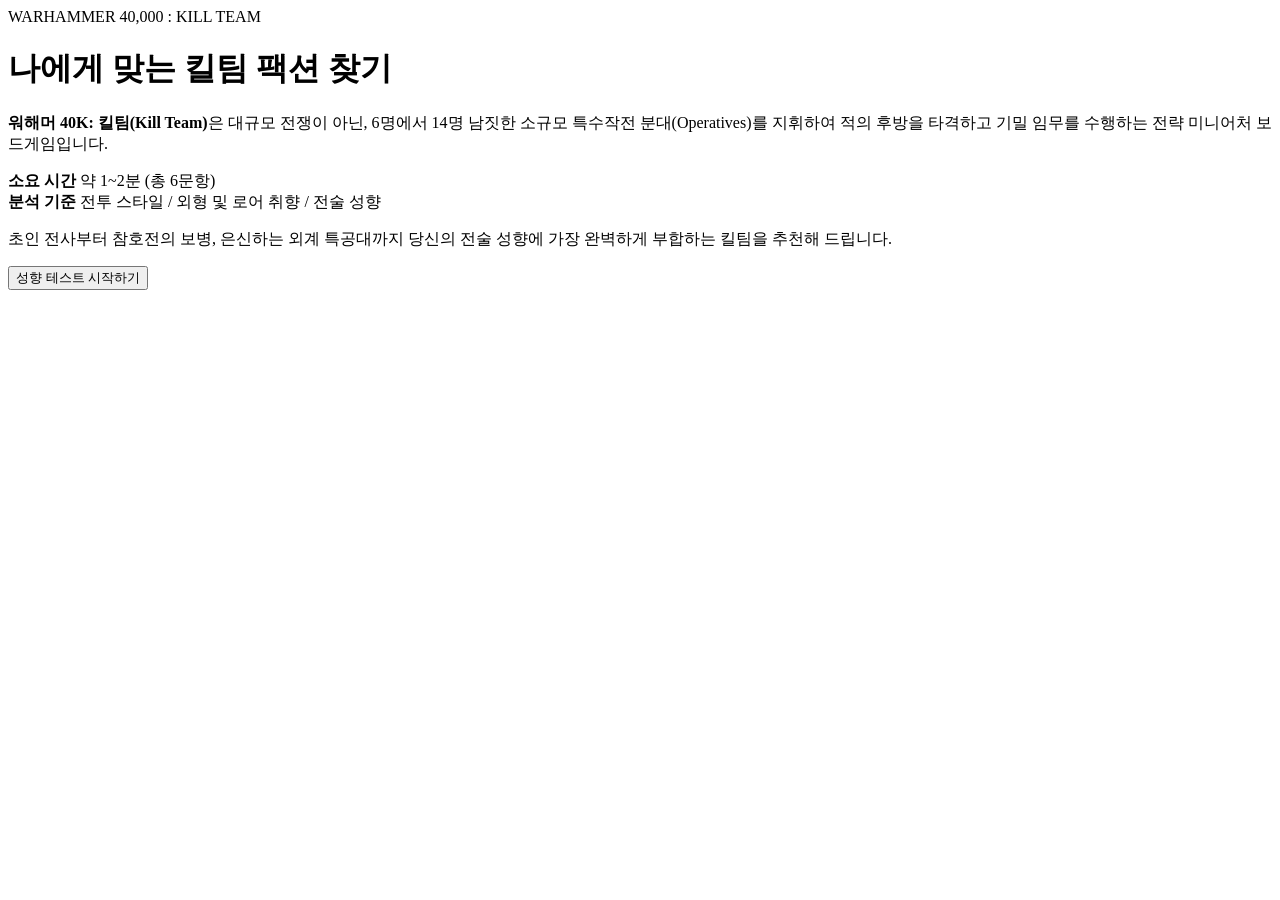
==== result.html @ c877d566 "Create result.html" ====
<!DOCTYPE html>
<html lang="ko">
<head>
  <meta charset="UTF-8">
  <meta name="viewport" content="width=device-width, initial-scale=1.0">
  <title>분석 결과 - 워해머 킬팀 테스트</title>
  <link rel="stylesheet" href="style.css">
</head>
<body>
  <div class="container">
    <span class="badge">RECOMMENDED KILL TEAM</span>
    <h1 id="res-name">결과 분석 중...</h1>
    <p id="res-group"></p>

    <div class="result-box">
      <div class="stat-row">
        <span><strong>플레이 방식</strong></span>
        <span id="res-style"></span>
      </div>
      <div class="stat-row">
        <span><strong>취향 키워드</strong></span>
        <span id="res-taste"></span>
      </div>
    </div>

    <p id="res-desc" style="color: #e2e8f0; font-size: 1.05rem;"></p>

    <button class="btn btn-primary" onclick="restartTest()">처음으로 돌아가기</button>

    <div class="all-factions">
      <h2>전체 킬팀 팩션 도감 및 적합도</h2>
      <div id="all-factions-list"></div>
    </div>
  </div>

  <script src="data.js"></script>
  <script>
    function loadResult() {
      const saved = localStorage.getItem('kt_answers');
      if (!saved) {
        window.location.href = 'index.html';
        return;
      }

      const answers = JSON.parse(saved);
      const scores = {};
      Object.keys(FACTIONS).forEach(key => scores[key] = 0);

      // 점수 합산
      answers.forEach((ansIdx, qIdx) => {
        if (ansIdx !== null && QUESTIONS[qIdx]) {
          const scoreMap = QUESTIONS[qIdx].options[ansIdx].scores;
          for (const [fKey, pt] of Object.entries(scoreMap)) {
            if (scores[fKey] !== undefined) {
              scores[fKey] += pt;
            }
          }
        }
      });

      // 점수 순 정렬
      const sortedFactions = Object.keys(scores).sort((a, b) => scores[b] - scores[a]);
      const bestKey = sortedFactions[0];
      const bestFaction = FACTIONS[bestKey];

      // 1위 팩션 렌더링
      document.getElementById('res-name').innerText = bestFaction.name;
      document.getElementById('res-group').innerText = bestFaction.group;
      document.getElementById('res-style').innerText = bestFaction.style;
      document.getElementById('res-taste').innerText = bestFaction.taste;
      document.getElementById('res-desc').innerText = bestFaction.desc;

      // 전체 팩션 도감 및 획득 점수 출력
      const listContainer = document.getElementById('all-factions-list');
      sortedFactions.forEach((key, idx) => {
        const f = FACTIONS[key];
        const card = document.createElement('div');
        card.className = 'faction-mini-card';
        card.innerHTML = `
          <div style="display:flex; justify-content:space-between; margin-bottom:4px;">
            <strong style="color: ${idx === 0 ? '#e65c00' : '#ffffff'};">${idx + 1}위. ${f.name}</strong>
            <span style="color: #94a3b8; font-size:0.85rem;">매칭 점수: ${scores[key]}점</span>
          </div>
          <div style="font-size:0.85rem; color:#94a3b8;">${f.style} | ${f.taste}</div>
        `;
        listContainer.appendChild(card);
      });
    }

    function restartTest() {
      localStorage.removeItem('kt_answers');
      window.location.href = 'index.html';
    }

    loadResult();
  </script>
</body>
</html>
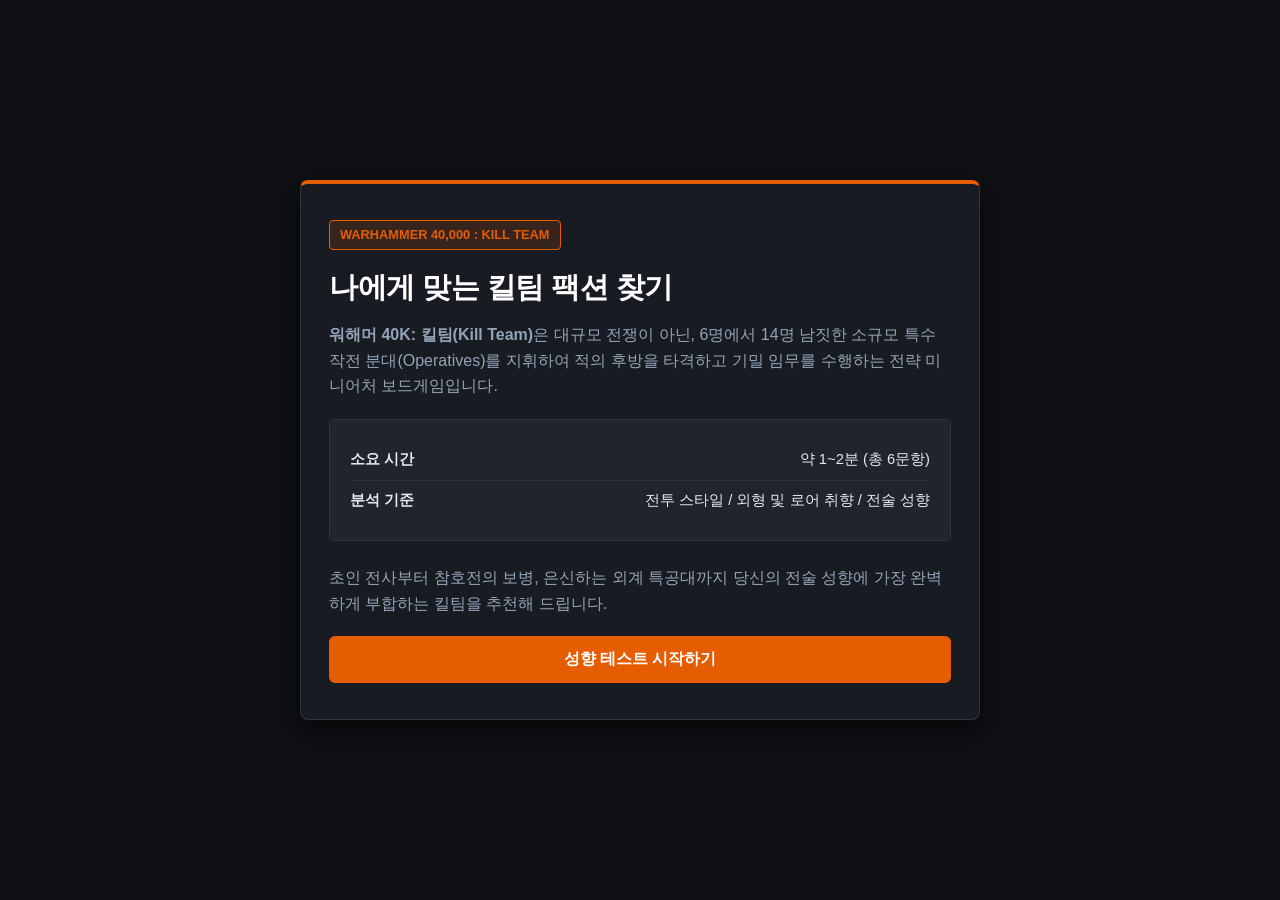
==== commit c5025a51: "Update result.html" ====
--- a/result.html
+++ b/result.html
@@ -5,30 +5,52 @@
   <meta name="viewport" content="width=device-width, initial-scale=1.0">
   <title>분석 결과 - 워해머 킬팀 테스트</title>
   <link rel="stylesheet" href="style.css">
+  <style>
+    /* 상위권 추천 카드 특별 스타일 */
+    .top-rank-card {
+      background: #1f242d;
+      border: 1px solid var(--border-color);
+      border-radius: 8px;
+      padding: 24px;
+      margin-bottom: 20px;
+      position: relative;
+    }
+    .top-rank-card.rank-1 {
+      border-top: 4px solid var(--accent-orange);
+      background: linear-gradient(135deg, #1f242d 0%, #2a221b 100%);
+    }
+    .top-rank-card.rank-2 {
+      border-top: 4px solid var(--accent-gold);
+    }
+    .top-rank-card.rank-3 {
+      border-top: 4px solid #64748b;
+    }
+    .rank-badge {
+      display: inline-block;
+      font-size: 0.75rem;
+      font-weight: 700;
+      padding: 3px 8px;
+      border-radius: 4px;
+      margin-bottom: 8px;
+    }
+    .rank-1 .rank-badge { background: rgba(230, 92, 0, 0.2); color: var(--accent-orange); border: 1px solid var(--accent-orange); }
+    .rank-2 .rank-badge { background: rgba(197, 160, 89, 0.2); color: var(--accent-gold); border: 1px solid var(--accent-gold); }
+    .rank-3 .rank-badge { background: rgba(100, 116, 139, 0.2); color: #94a3b8; border: 1px solid #64748b; }
+  </style>
 </head>
 <body>
-  <div class="container">
-    <span class="badge">RECOMMENDED KILL TEAM</span>
-    <h1 id="res-name">결과 분석 중...</h1>
-    <p id="res-group"></p>
+  <div class="container" style="max-width: 760px;">
+    <span class="badge">KILL TEAM RECOMMENDATION RESULTS</span>
+    <h1>당신에게 가장 어울리는 킬팀 TOP 3</h1>
+    <p>성향 분석 결과를 바탕으로 가장 높은 궁합을 보인 3가지 킬팀입니다.</p>
 
-    <div class="result-box">
-      <div class="stat-row">
-        <span><strong>플레이 방식</strong></span>
-        <span id="res-style"></span>
-      </div>
-      <div class="stat-row">
-        <span><strong>취향 키워드</strong></span>
-        <span id="res-taste"></span>
-      </div>
-    </div>
+    <!-- 상위 1~3위 카드 영역 -->
+    <div id="top-factions-container"></div>
 
-    <p id="res-desc" style="color: #e2e8f0; font-size: 1.05rem;"></p>
-
-    <button class="btn btn-primary" onclick="restartTest()">처음으로 돌아가기</button>
+    <button class="btn btn-primary" onclick="restartTest()" style="margin-bottom: 32px;">처음으로 돌아가기</button>
 
     <div class="all-factions">
-      <h2>전체 킬팀 팩션 도감 및 적합도</h2>
+      <h2>전체 36개 팩션 도감 및 순위</h2>
       <div id="all-factions-list"></div>
     </div>
   </div>
@@ -60,28 +82,54 @@
 
       // 점수 순 정렬
       const sortedFactions = Object.keys(scores).sort((a, b) => scores[b] - scores[a]);
-      const bestKey = sortedFactions[0];
-      const bestFaction = FACTIONS[bestKey];
 
-      // 1위 팩션 렌더링
-      document.getElementById('res-name').innerText = bestFaction.name;
-      document.getElementById('res-group').innerText = bestFaction.group;
-      document.getElementById('res-style').innerText = bestFaction.style;
-      document.getElementById('res-taste').innerText = bestFaction.taste;
-      document.getElementById('res-desc').innerText = bestFaction.desc;
+      // 1~3위 카드 렌더링
+      const topContainer = document.getElementById('top-factions-container');
+      topContainer.innerHTML = '';
 
-      // 전체 팩션 도감 및 획득 점수 출력
+      for (let i = 0; i < 3; i++) {
+        if (i >= sortedFactions.length) break;
+        const key = sortedFactions[i];
+        const f = FACTIONS[key];
+        const rankClass = `rank-${i + 1}`;
+        const rankTitle = `${i + 1}위 추천 킬팀`;
+
+        const card = document.createElement('div');
+        card.className = `top-rank-card ${rankClass}`;
+        card.innerHTML = `
+          <span class="rank-badge">${rankTitle} (매칭 점수: ${scores[key]}점)</span>
+          <h2 style="font-size: 1.4rem; color: #ffffff; margin-bottom: 4px;">${f.name}</h2>
+          <p style="color: var(--accent-gold); font-size: 0.9rem; margin-bottom: 14px;">${f.group}</p>
+          
+          <div class="result-box" style="margin-bottom: 14px; background: #14171d;">
+            <div class="stat-row">
+              <span><strong>플레이 방식</strong></span>
+              <span>${f.style}</span>
+            </div>
+            <div class="stat-row">
+              <span><strong>취향 키워드</strong></span>
+              <span>${f.taste}</span>
+            </div>
+          </div>
+          <p style="color: #e2e8f0; font-size: 0.95rem; margin-bottom: 0;">${f.desc}</p>
+        `;
+        topContainer.appendChild(card);
+      }
+
+      // 전체 36개 팩션 도감 렌더링
       const listContainer = document.getElementById('all-factions-list');
+      listContainer.innerHTML = '';
+      
       sortedFactions.forEach((key, idx) => {
         const f = FACTIONS[key];
         const card = document.createElement('div');
         card.className = 'faction-mini-card';
         card.innerHTML = `
           <div style="display:flex; justify-content:space-between; margin-bottom:4px;">
-            <strong style="color: ${idx === 0 ? '#e65c00' : '#ffffff'};">${idx + 1}위. ${f.name}</strong>
-            <span style="color: #94a3b8; font-size:0.85rem;">매칭 점수: ${scores[key]}점</span>
+            <strong style="color: ${idx < 3 ? 'var(--accent-orange)' : '#ffffff'};">${idx + 1}위. ${f.name}</strong>
+            <span style="color: #94a3b8; font-size:0.85rem;">점수: ${scores[key]}점</span>
           </div>
-          <div style="font-size:0.85rem; color:#94a3b8;">${f.style} | ${f.taste}</div>
+          <div style="font-size:0.85rem; color:#94a3b8;">${f.group} | ${f.style}</div>
         `;
         listContainer.appendChild(card);
       });
--- a/style.css
+++ b/style.css
@@ -0,0 +1,206 @@
+:root {
+  --bg-dark: #0f1115;
+  --panel-bg: #181b22;
+  --accent-orange: #e65c00;
+  --accent-gold: #c5a059;
+  --text-main: #e2e8f0;
+  --text-muted: #94a3b8;
+  --border-color: #2d3340;
+}
+
+* {
+  box-sizing: border-box;
+  margin: 0;
+  padding: 0;
+}
+
+body {
+  font-family: 'Pretendard', -apple-system, BlinkMacSystemFont, sans-serif;
+  background-color: var(--bg-dark);
+  color: var(--text-main);
+  display: flex;
+  justify-content: center;
+  align-items: center;
+  min-height: 100vh;
+  padding: 20px;
+  line-height: 1.6;
+}
+
+.container {
+  background-color: var(--panel-bg);
+  border: 1px solid var(--border-color);
+  border-top: 4px solid var(--accent-orange);
+  border-radius: 8px;
+  max-width: 680px;
+  width: 100%;
+  padding: 36px 28px;
+  box-shadow: 0 10px 30px rgba(0, 0, 0, 0.7);
+}
+
+h1 {
+  font-size: 1.8rem;
+  color: #ffffff;
+  margin-bottom: 12px;
+  letter-spacing: -0.5px;
+}
+
+h2 {
+  font-size: 1.35rem;
+  color: var(--accent-gold);
+  margin-bottom: 20px;
+}
+
+p {
+  color: var(--text-muted);
+  margin-bottom: 20px;
+}
+
+.badge {
+  display: inline-block;
+  background: rgba(230, 92, 0, 0.15);
+  color: var(--accent-orange);
+  border: 1px solid var(--accent-orange);
+  padding: 4px 10px;
+  font-size: 0.8rem;
+  font-weight: 700;
+  border-radius: 4px;
+  margin-bottom: 14px;
+}
+
+/* 버튼 스타일 */
+.btn {
+  display: inline-block;
+  padding: 13px 24px;
+  font-size: 1rem;
+  font-weight: 700;
+  border: none;
+  border-radius: 6px;
+  cursor: pointer;
+  transition: all 0.2s ease;
+  text-decoration: none;
+  text-align: center;
+}
+
+.btn-primary {
+  background-color: var(--accent-orange);
+  color: #fff;
+  width: 100%;
+}
+
+.btn-primary:hover:not(:disabled) {
+  background-color: #ff6a00;
+}
+
+.btn-primary:disabled {
+  background-color: #333842;
+  color: #64748b;
+  cursor: not-allowed;
+}
+
+.btn-secondary {
+  background-color: #262b36;
+  color: var(--text-main);
+  border: 1px solid var(--border-color);
+}
+
+.btn-secondary:hover:not(:disabled) {
+  background-color: #323947;
+}
+
+.btn-secondary:disabled {
+  opacity: 0.4;
+  cursor: not-allowed;
+}
+
+/* 테스트 보기 스타일 */
+.options-list {
+  display: flex;
+  flex-direction: column;
+  gap: 12px;
+  margin: 24px 0;
+}
+
+.option-btn {
+  background-color: #1f242d;
+  border: 2px solid var(--border-color);
+  color: var(--text-main);
+  padding: 16px;
+  border-radius: 6px;
+  text-align: left;
+  font-size: 0.98rem;
+  cursor: pointer;
+  transition: all 0.15s ease;
+}
+
+.option-btn:hover {
+  border-color: #64748b;
+}
+
+.option-btn.selected {
+  border-color: var(--accent-orange);
+  background-color: rgba(230, 92, 0, 0.12);
+  font-weight: 600;
+}
+
+.nav-buttons {
+  display: flex;
+  justify-content: space-between;
+  gap: 12px;
+  margin-top: 28px;
+}
+
+.nav-buttons .btn {
+  flex: 1;
+}
+
+/* 진행바 */
+.progress-bar {
+  width: 100%;
+  height: 6px;
+  background-color: #262b36;
+  border-radius: 3px;
+  margin-bottom: 24px;
+  overflow: hidden;
+}
+
+.progress-fill {
+  height: 100%;
+  background-color: var(--accent-orange);
+  width: 0%;
+  transition: width 0.3s ease;
+}
+
+/* 결과 페이지 카드 */
+.result-box {
+  background-color: #1f242d;
+  border: 1px solid var(--border-color);
+  padding: 20px;
+  border-radius: 6px;
+  margin-bottom: 24px;
+}
+
+.stat-row {
+  display: flex;
+  justify-content: space-between;
+  border-bottom: 1px solid var(--border-color);
+  padding: 8px 0;
+  font-size: 0.92rem;
+}
+
+.stat-row:last-child {
+  border-bottom: none;
+}
+
+.all-factions {
+  margin-top: 32px;
+  border-top: 1px solid var(--border-color);
+  padding-top: 24px;
+}
+
+.faction-mini-card {
+  background: #14171d;
+  border: 1px solid var(--border-color);
+  padding: 12px 16px;
+  border-radius: 6px;
+  margin-bottom: 10px;
+}
